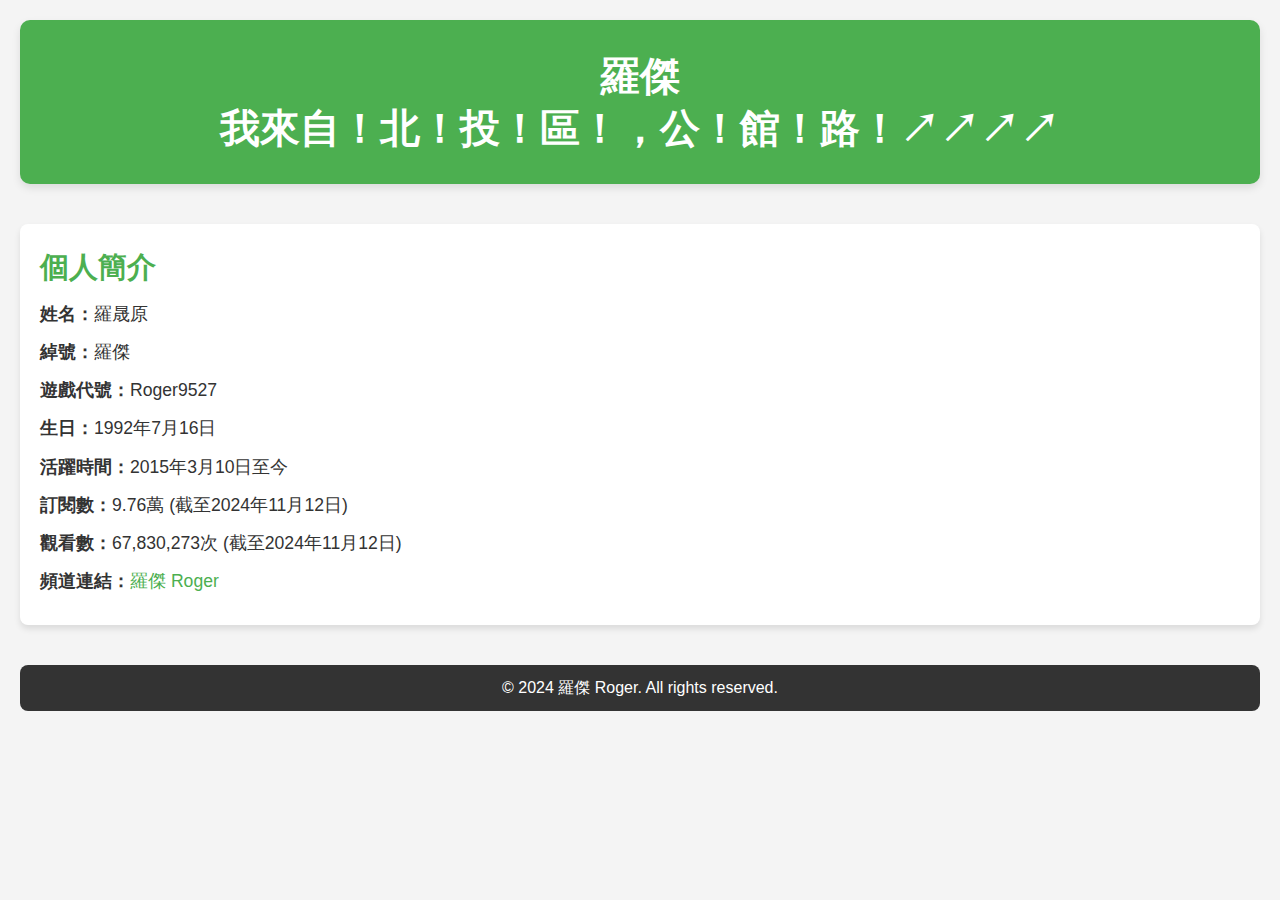
==== index.html @ 3ee03300 "Update index.html" ====
<!DOCTYPE html>
<html lang="zh-Hant">
<head>
    <meta charset="UTF-8">
    <meta name="viewport" content="width=device-width, initial-scale=1.0">
    <meta http-equiv="Content-Type" content="text/html; charset=UTF-8">
    <title>羅傑 Roger</title>
    <link rel="stylesheet" href="styles.css">
</head>
<body>
    <!-- Header Section -->
    <header>
        <h1 class="header-title">羅傑<br>我來自！北！投！區！，公！館！路！↗↗↗↗</h1>
    </header>

    <main>
        <!-- Profile Section -->
        <section class="profile">
            <h2>個人簡介</h2>
            <div class="infobox">
                <p><strong>姓名：</strong>羅晟原</p>
                <p><strong>綽號：</strong>羅傑</p>
                <p><strong>遊戲代號：</strong>Roger9527</p>
                <p><strong>生日：</strong>1992年7月16日</p>
                <p><strong>活躍時間：</strong>2015年3月10日至今</p>
                <p><strong>訂閱數：</strong>9.76萬 (截至2024年11月12日)</p>
                <p><strong>觀看數：</strong>67,830,273次 (截至2024年11月12日)</p>
                <p><strong>頻道連結：</strong><a href="https://www.youtube.com/channel/UCiEm9noegBIb-AzjqpxKffA/">羅傑 Roger</a></p>
            </div>
        </section>

        <!-- Other Sections -->

    </main>

    <!-- Footer Section -->
    <footer>
        <p>&copy; 2024 羅傑 Roger. All rights reserved.</p>
    </footer>
</body>
</html>
---- styles.css ----
/* General Reset */
* {
    margin: 0;
    padding: 0;
    box-sizing: border-box;
}

/* Body and Background */
body {
    font-family: 'Arial', sans-serif;
    line-height: 1.6;
    background-color: #f4f4f4;
    color: #333;
    padding: 20px;
}

/* Header Section */
header {
    text-align: center;
    background-color: #4CAF50;
    color: white;
    padding: 30px;
    border-radius: 10px;
    box-shadow: 0 4px 8px rgba(0, 0, 0, 0.1);
}

header h1 {
    font-size: 2.5em;
    line-height: 1.3;
}

/* Main Section */
main {
    margin-top: 40px;
}

/* Profile Section */
.profile {
    background-color: #ffffff;
    padding: 20px;
    border-radius: 8px;
    box-shadow: 0 4px 6px rgba(0, 0, 0, 0.1);
    margin-bottom: 30px;
}

.profile h2 {
    font-size: 1.8em;
    color: #4CAF50;
    margin-bottom: 10px;
}

.infobox p {
    margin: 10px 0;
    font-size: 1.1em;
}

.infobox strong {
    color: #333;
}

/* Image Gallery Section */
.image-gallery {
    margin-bottom: 30px;
}

.image-gallery h2 {
    font-size: 1.8em;
    color: #4CAF50;
    margin-bottom: 15px;
}

.images {
    display: flex;
    justify-content: space-between;
    gap: 10px;
}

.images img {
    width: 48%;
    height: auto;
    border-radius: 8px;
    box-shadow: 0 4px 8px rgba(0, 0, 0, 0.1);
}

/* Bio Section */
.bio {
    background-color: #ffffff;
    padding: 20px;
    border-radius: 8px;
    box-shadow: 0 4px 6px rgba(0, 0, 0, 0.1);
}

.bio h2 {
    font-size: 1.8em;
    color: #4CAF50;
    margin-bottom: 10px;
}

.bio p {
    font-size: 1.1em;
    margin-bottom: 15px;
    line-height: 1.8;
}

/* Blockquote */
blockquote {
    font-style: italic;
    font-size: 1.2em;
    margin: 20px 0;
    padding: 10px 20px;
    background-color: #f0f0f0;
    border-left: 5px solid #4CAF50;
}

/* Unordered List */
ul {
    margin-top: 20px;
    margin-left: 20px;
}

ul li {
    font-size: 1.1em;
    margin-bottom: 10px;
}

/* Footer Section */
footer {
    background-color: #333;
    color: white;
    text-align: center;
    padding: 10px 0;
    margin-top: 40px;
    border-radius: 8px;
}

footer p {
    font-size: 1em;
}

/* Link Styling */
a {
    color: #4CAF50;
    text-decoration: none;
}

a:hover {
    text-decoration: underline;
}

/* Responsive Design */
@media (max-width: 768px) {
    .images {
        flex-direction: column;
    }

    .images img {
        width: 100%;
    }
}
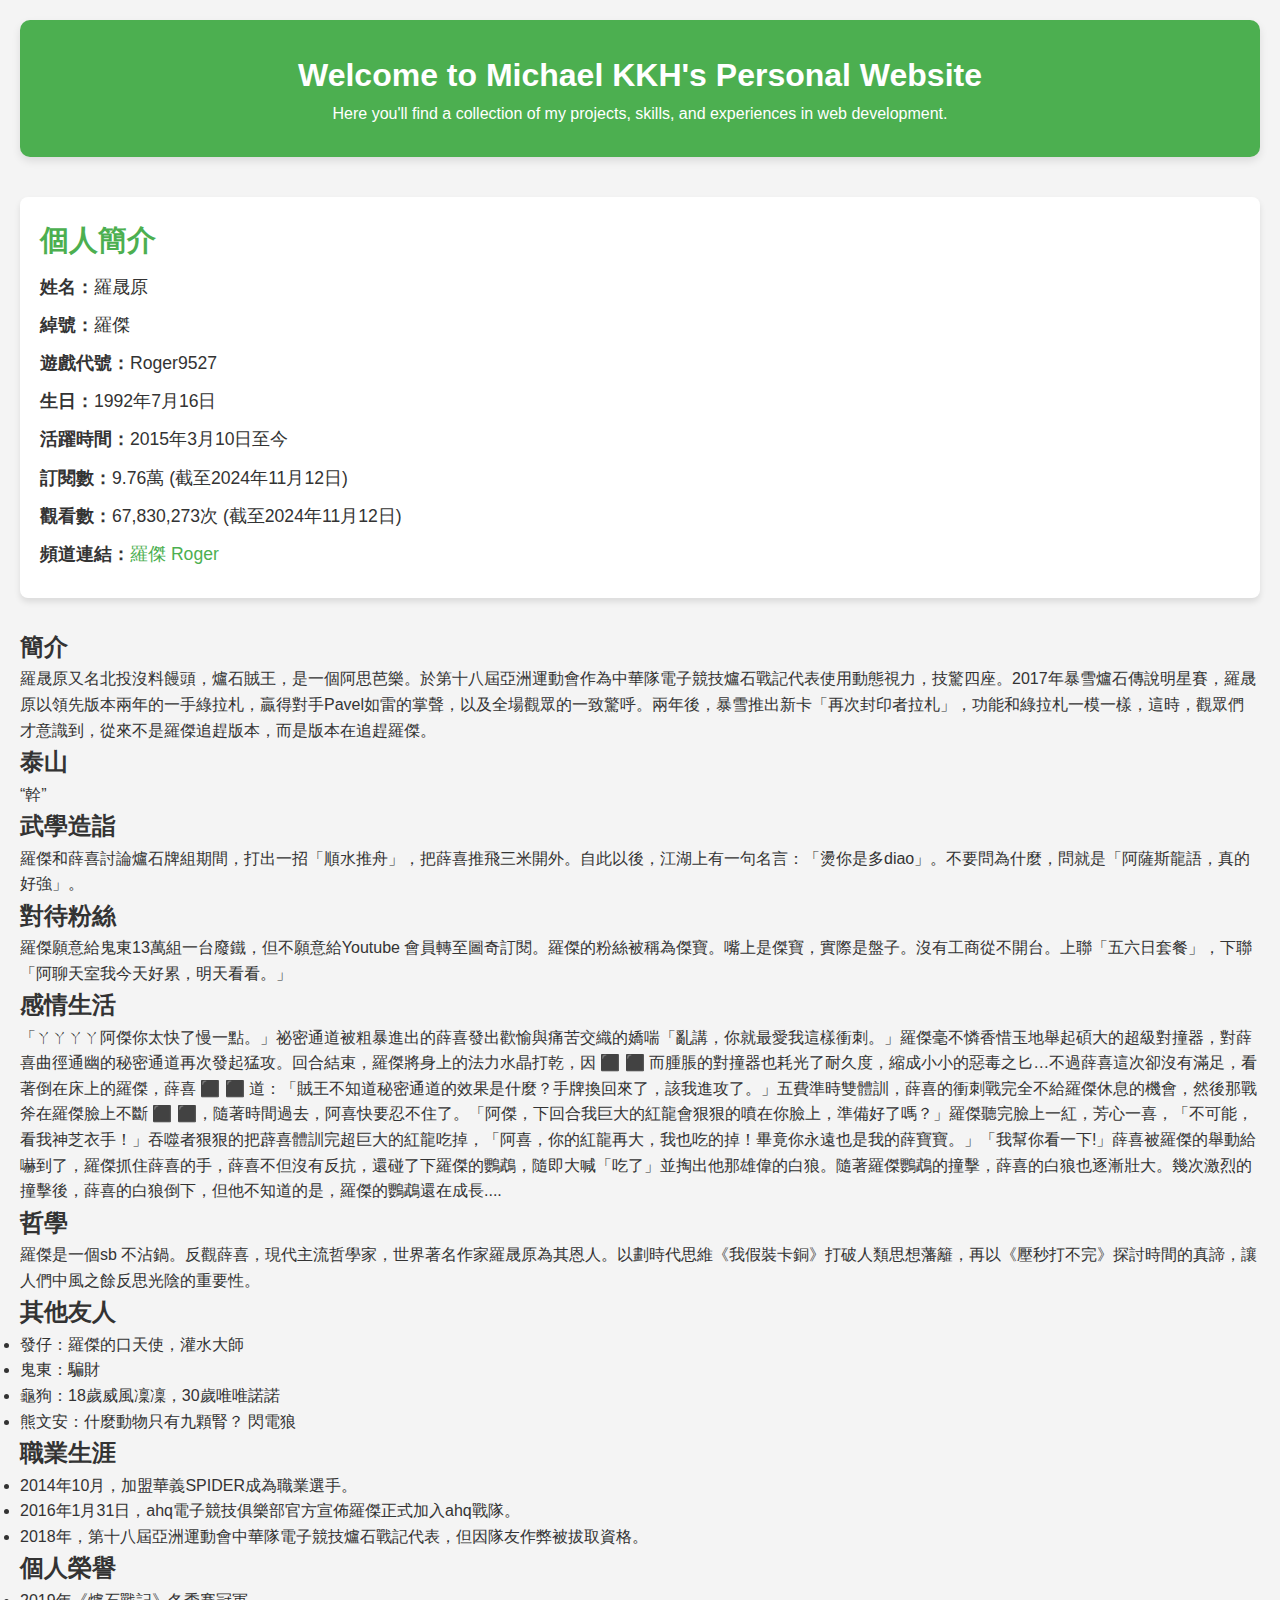
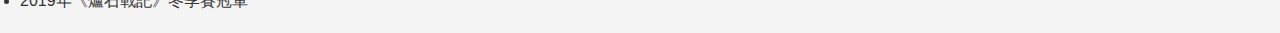
==== commit ed70e6d6: "Update index.html" ====
--- a/index.html
+++ b/index.html
@@ -3,16 +3,29 @@
 <head>
     <meta charset="UTF-8">
     <meta name="viewport" content="width=device-width, initial-scale=1.0">
-    <meta http-equiv="Content-Type" content="text/html; charset=UTF-8">
-    <title>羅傑 Roger</title>
+    
+    <!-- SEO Meta Tags -->
+    <meta name="description" content="羅傑">
+    <meta name="keywords" content="羅晟原羅傑爐石賊王">
+    <meta name="author" content="Michael KKH">
+    <meta name="robots" content="index, follow"> <!-- Tells Google to index and follow links -->
+    
+    <!-- Google Site Verification for Search Console -->
+    <meta name="google-site-verification" content="MfJyhYQBd9zjp9d4GKV1onrh7M7_aYd-p9s6-77lyY4" />
+    
+    <title>Michael KKH - Personal Website</title>
+
+    <!-- Link to your external stylesheets if you have one -->
     <link rel="stylesheet" href="styles.css">
 </head>
 <body>
     <!-- Header Section -->
     <header>
-        <h1 class="header-title">羅傑<br>我來自！北！投！區！，公！館！路！↗↗↗↗</h1>
+        <h1>Welcome to Michael KKH's Personal Website</h1>
+        <p>Here you'll find a collection of my projects, skills, and experiences in web development.</p>
     </header>
 
+    <!-- Main Content Section -->
     <main>
         <!-- Profile Section -->
         <section class="profile">
@@ -29,13 +42,42 @@
             </div>
         </section>
 
-        <!-- Other Sections -->
+        <!-- Bio Section -->
+        <section class="bio">
+            <h2>簡介</h2>
+            <p>羅晟原又名北投沒料饅頭，爐石賊王，是一個阿思芭樂。於第十八屆亞洲運動會作為中華隊電子競技爐石戰記代表使用動態視力，技驚四座。2017年暴雪爐石傳說明星賽，羅晟原以領先版本兩年的一手綠拉札，贏得對手Pavel如雷的掌聲，以及全場觀眾的一致驚呼。兩年後，暴雪推出新卡「再次封印者拉札」，功能和綠拉札一模一樣，這時，觀眾們才意識到，從來不是羅傑追趕版本，而是版本在追趕羅傑。</p>
 
-    </main>
+            <h2>泰山</h2>
+            <blockquote>“幹”</blockquote>
 
-    <!-- Footer Section -->
-    <footer>
-        <p>&copy; 2024 羅傑 Roger. All rights reserved.</p>
-    </footer>
-</body>
-</html>
+            <h2>武學造詣</h2>
+            <p>羅傑和薛喜討論爐石牌組期間，打出一招「順水推舟」，把薛喜推飛三米開外。自此以後，江湖上有一句名言：「燙你是多diao」。不要問為什麼，問就是「阿薩斯龍語，真的好強」。</p>
+
+            <h2>對待粉絲</h2>
+            <p>羅傑願意給鬼東13萬組一台廢鐵，但不願意給Youtube 會員轉至圖奇訂閱。羅傑的粉絲被稱為傑寶。嘴上是傑寶，實際是盤子。沒有工商從不開台。上聯「五六日套餐」，下聯「阿聊天室我今天好累，明天看看。」</p>
+
+            <h2>感情生活</h2>
+            <p>「ㄚㄚㄚㄚ阿傑你太快了慢一點。」祕密通道被粗暴進出的薛喜發出歡愉與痛苦交織的嬌喘「亂講，你就最愛我這樣衝刺。」羅傑毫不憐香惜玉地舉起碩大的超級對撞器，對薛喜曲徑通幽的秘密通道再次發起猛攻。回合結束，羅傑將身上的法力水晶打乾，因 <span style="color: black;">⬛️</span> <span style="color: black;">⬛️</span> 而腫脹的對撞器也耗光了耐久度，縮成小小的惡毒之匕…不過薛喜這次卻沒有滿足，看著倒在床上的羅傑，薛喜 <span style="color: black;">⬛️</span> <span style="color: black;">⬛️</span> 道：「賊王不知道秘密通道的效果是什麼？手牌換回來了，該我進攻了。」五費準時雙體訓，薛喜的衝刺戰完全不給羅傑休息的機會，然後那戰斧在羅傑臉上不斷 <span style="color: black;">⬛️</span> <span style="color: black;">⬛️</span>，隨著時間過去，阿喜快要忍不住了。「阿傑，下回合我巨大的紅龍會狠狠的噴在你臉上，準備好了嗎？」羅傑聽完臉上一紅，芳心一喜，「不可能，看我神芝衣手！」吞噬者狠狠的把薜喜體訓完超巨大的紅龍吃掉，「阿喜，你的紅龍再大，我也吃的掉！畢竟你永遠也是我的薛寶寶。」「我幫你看一下!」薛喜被羅傑的舉動給嚇到了，羅傑抓住薛喜的手，薛喜不但沒有反抗，還碰了下羅傑的鸚鵡，隨即大喊「吃了」並掏出他那雄偉的白狼。隨著羅傑鸚鵡的撞擊，薛喜的白狼也逐漸壯大。幾次激烈的撞擊後，薛喜的白狼倒下，但他不知道的是，羅傑的鸚鵡還在成長....</p>
+
+            <h2>哲學</h2>
+            <p>羅傑是一個sb 不沾鍋。反觀薛喜，現代主流哲學家，世界著名作家羅晟原為其恩人。以劃時代思維《我假裝卡銅》打破人類思想藩籬，再以《壓秒打不完》探討時間的真諦，讓人們中風之餘反思光陰的重要性。</p>
+
+            <h2>其他友人</h2>
+            <ul>
+                <li>發仔：羅傑的口天使，灌水大師</li>
+                <li>鬼東：騙財</li>
+                <li>龜狗：18歲威風凜凜，30歲唯唯諾諾</li>
+                <li>熊文安：什麼動物只有九顆腎？ 閃電狼</li>
+            </ul>
+
+            <h2>職業生涯</h2>
+            <ul>
+                <li>2014年10月，加盟華義SPIDER成為職業選手。</li>
+                <li>2016年1月31日，ahq電子競技俱樂部官方宣佈羅傑正式加入ahq戰隊。</li>
+                <li>2018年，第十八屆亞洲運動會中華隊電子競技爐石戰記代表，但因隊友作弊被拔取資格。</li>
+            </ul>
+
+            <h2>個人榮譽</h2>
+            <ul>
+                <li>2019年《爐石戰記》冬季賽冠軍</li>
+            </ul>
--- a/styles.css
+++ b/styles.css
@@ -1,4 +1,4 @@
-/* General Reset */
+ /* General Reset */
 * {
     margin: 0;
     padding: 0;
@@ -24,8 +24,9 @@
     box-shadow: 0 4px 8px rgba(0, 0, 0, 0.1);
 }
 
-header h1 {
-    font-size: 2.5em;
+/* Larger Header Title */
+.header-title {
+    font-size: 3.5em; /* Larger font size for the header */
     line-height: 1.3;
 }
 
@@ -56,71 +57,6 @@
 
 .infobox strong {
     color: #333;
-}
-
-/* Image Gallery Section */
-.image-gallery {
-    margin-bottom: 30px;
-}
-
-.image-gallery h2 {
-    font-size: 1.8em;
-    color: #4CAF50;
-    margin-bottom: 15px;
-}
-
-.images {
-    display: flex;
-    justify-content: space-between;
-    gap: 10px;
-}
-
-.images img {
-    width: 48%;
-    height: auto;
-    border-radius: 8px;
-    box-shadow: 0 4px 8px rgba(0, 0, 0, 0.1);
-}
-
-/* Bio Section */
-.bio {
-    background-color: #ffffff;
-    padding: 20px;
-    border-radius: 8px;
-    box-shadow: 0 4px 6px rgba(0, 0, 0, 0.1);
-}
-
-.bio h2 {
-    font-size: 1.8em;
-    color: #4CAF50;
-    margin-bottom: 10px;
-}
-
-.bio p {
-    font-size: 1.1em;
-    margin-bottom: 15px;
-    line-height: 1.8;
-}
-
-/* Blockquote */
-blockquote {
-    font-style: italic;
-    font-size: 1.2em;
-    margin: 20px 0;
-    padding: 10px 20px;
-    background-color: #f0f0f0;
-    border-left: 5px solid #4CAF50;
-}
-
-/* Unordered List */
-ul {
-    margin-top: 20px;
-    margin-left: 20px;
-}
-
-ul li {
-    font-size: 1.1em;
-    margin-bottom: 10px;
 }
 
 /* Footer Section */
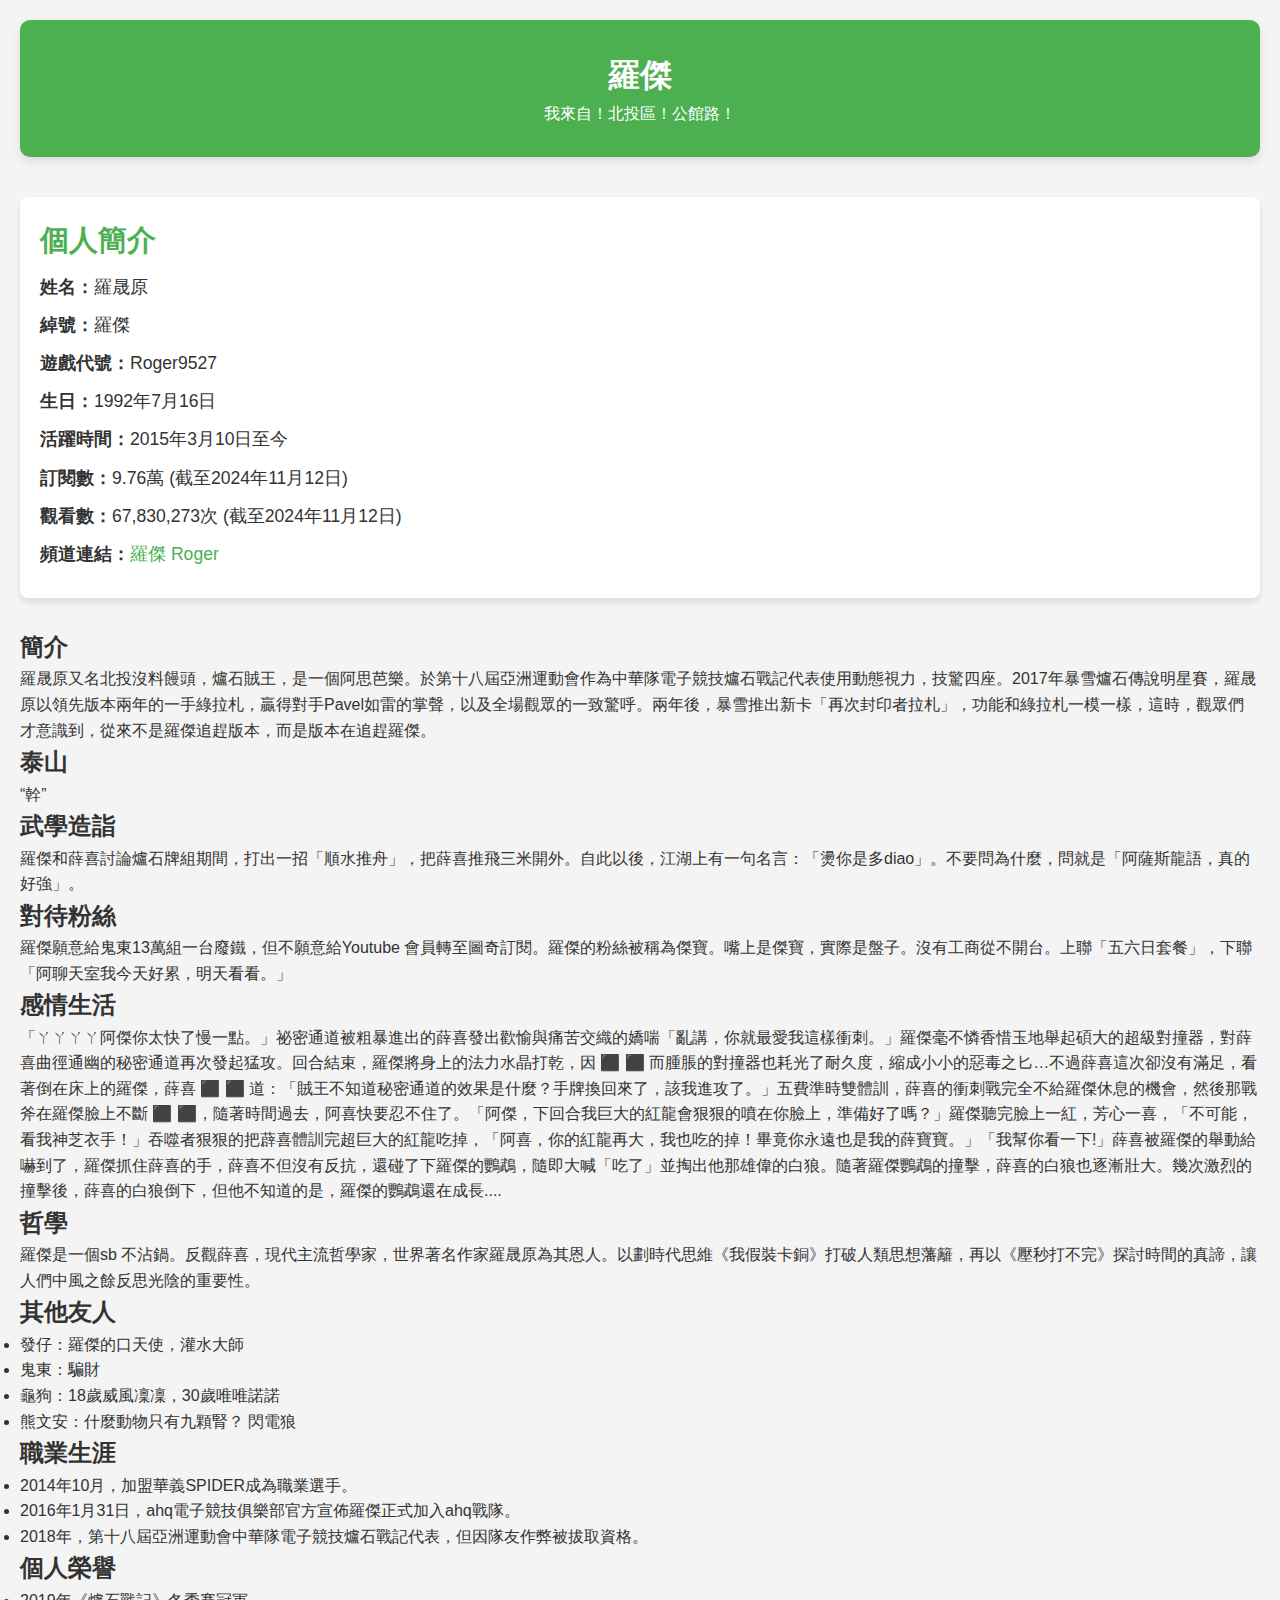
==== commit 6a0f8b1b: "Update index.html" ====
--- a/index.html
+++ b/index.html
@@ -13,7 +13,7 @@
     <!-- Google Site Verification for Search Console -->
     <meta name="google-site-verification" content="MfJyhYQBd9zjp9d4GKV1onrh7M7_aYd-p9s6-77lyY4" />
     
-    <title>Michael KKH - Personal Website</title>
+    <title>羅傑</title>
 
     <!-- Link to your external stylesheets if you have one -->
     <link rel="stylesheet" href="styles.css">
@@ -21,8 +21,8 @@
 <body>
     <!-- Header Section -->
     <header>
-        <h1>Welcome to Michael KKH's Personal Website</h1>
-        <p>Here you'll find a collection of my projects, skills, and experiences in web development.</p>
+        <h1>羅傑</h1>
+        <p>我來自！北投區！公館路！</p>
     </header>
 
     <!-- Main Content Section -->
--- a/styles.css
+++ b/styles.css
@@ -1,8 +1,14 @@
- /* General Reset */
+/* General Reset */
 * {
     margin: 0;
     padding: 0;
     box-sizing: border-box;
+}
+
+/* Ensure full height and no overflow issues */
+html, body {
+    height: 100%;
+    min-height: 100%;
 }
 
 /* Body and Background */
@@ -12,6 +18,7 @@
     background-color: #f4f4f4;
     color: #333;
     padding: 20px;
+    margin-bottom: 50px; /* Ensure space for footer */
 }
 
 /* Header Section */
@@ -33,6 +40,7 @@
 /* Main Section */
 main {
     margin-top: 40px;
+    flex-grow: 1; /* Ensure main content stretches to fill available space */
 }
 
 /* Profile Section */
@@ -67,6 +75,9 @@
     padding: 10px 0;
     margin-top: 40px;
     border-radius: 8px;
+    position: relative;
+    bottom: 0;
+    width: 100%; /* Ensure it spans full width */
 }
 
 footer p {
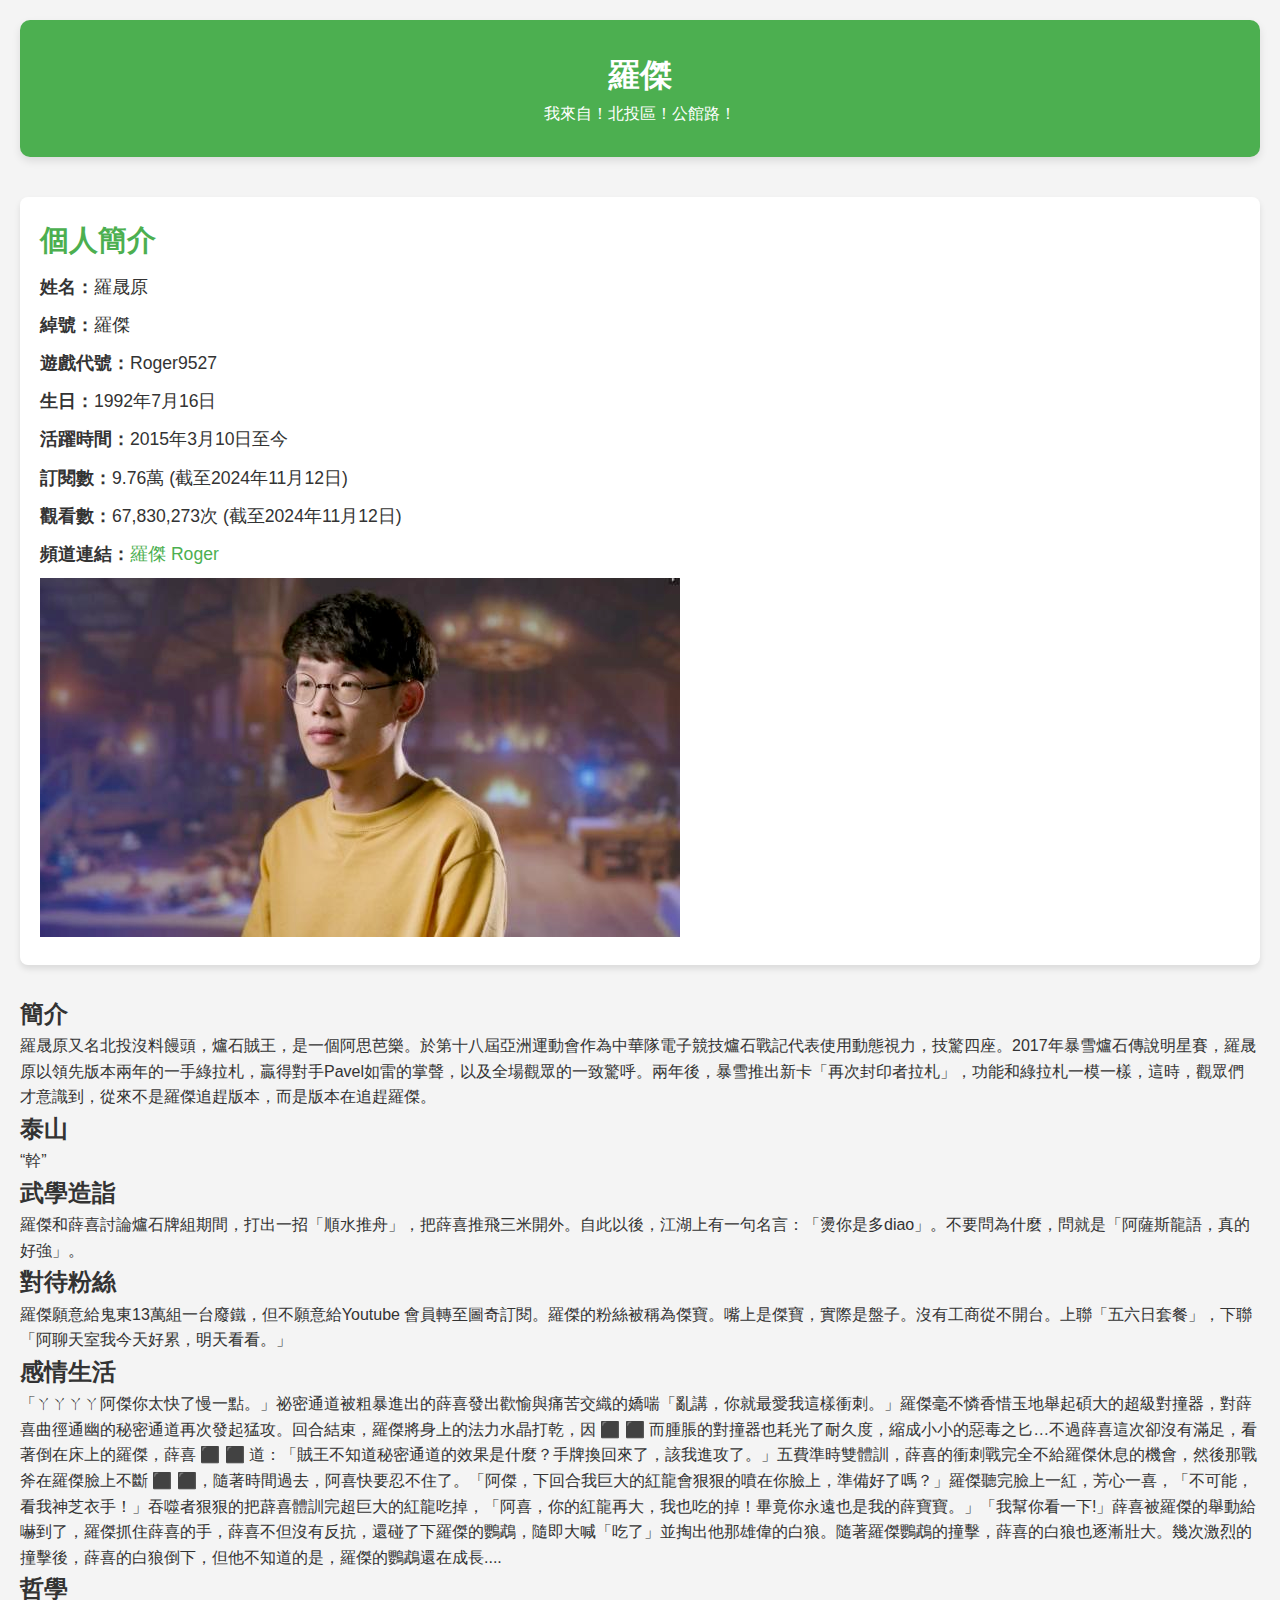
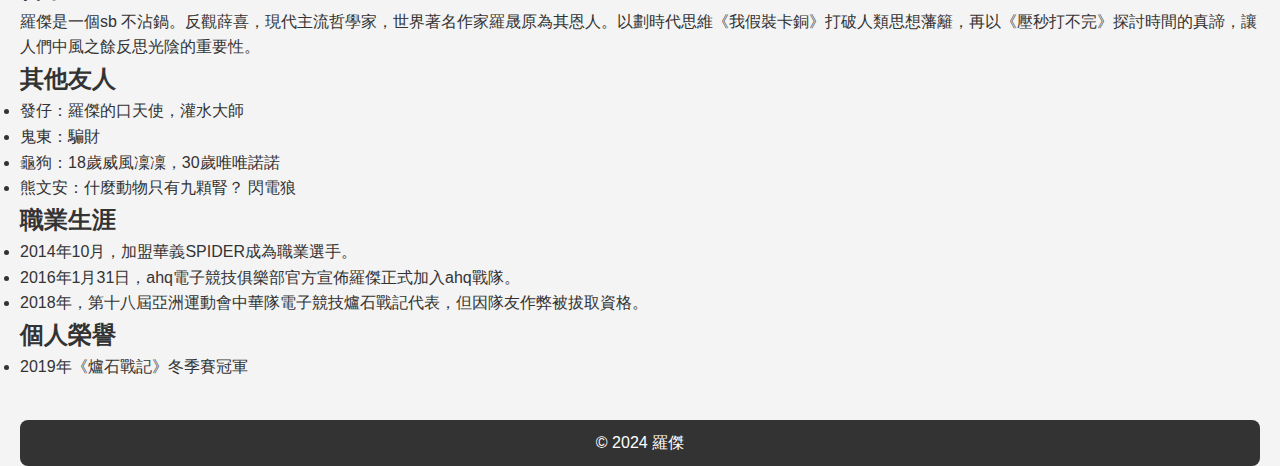
==== commit 930dc9b0: "Update index.html" ====
--- a/index.html
+++ b/index.html
@@ -6,7 +6,7 @@
     
     <!-- SEO Meta Tags -->
     <meta name="description" content="羅傑">
-    <meta name="keywords" content="羅晟原羅傑爐石賊王">
+    <meta name="keywords" content="羅晟原, 羅傑, 爐石賊王">
     <meta name="author" content="Michael KKH">
     <meta name="robots" content="index, follow"> <!-- Tells Google to index and follow links -->
     
@@ -15,7 +15,7 @@
     
     <title>羅傑</title>
 
-    <!-- Link to your external stylesheets if you have one -->
+    <!-- Link to your external stylesheets -->
     <link rel="stylesheet" href="styles.css">
 </head>
 <body>
@@ -40,6 +40,8 @@
                 <p><strong>觀看數：</strong>67,830,273次 (截至2024年11月12日)</p>
                 <p><strong>頻道連結：</strong><a href="https://www.youtube.com/channel/UCiEm9noegBIb-AzjqpxKffA/">羅傑 Roger</a></p>
             </div>
+            <!-- Add your image here -->
+            <img src="f88c234e0a31c08bcc6e302b4c3c8fc3.jpeg" alt="羅傑 Profile Image">
         </section>
 
         <!-- Bio Section -->
@@ -81,3 +83,12 @@
             <ul>
                 <li>2019年《爐石戰記》冬季賽冠軍</li>
             </ul>
+        </section>
+    </main>
+
+    <!-- Footer Section -->
+    <footer>
+        <p>&copy; 2024 羅傑</p>
+    </footer>
+</body>
+</html>
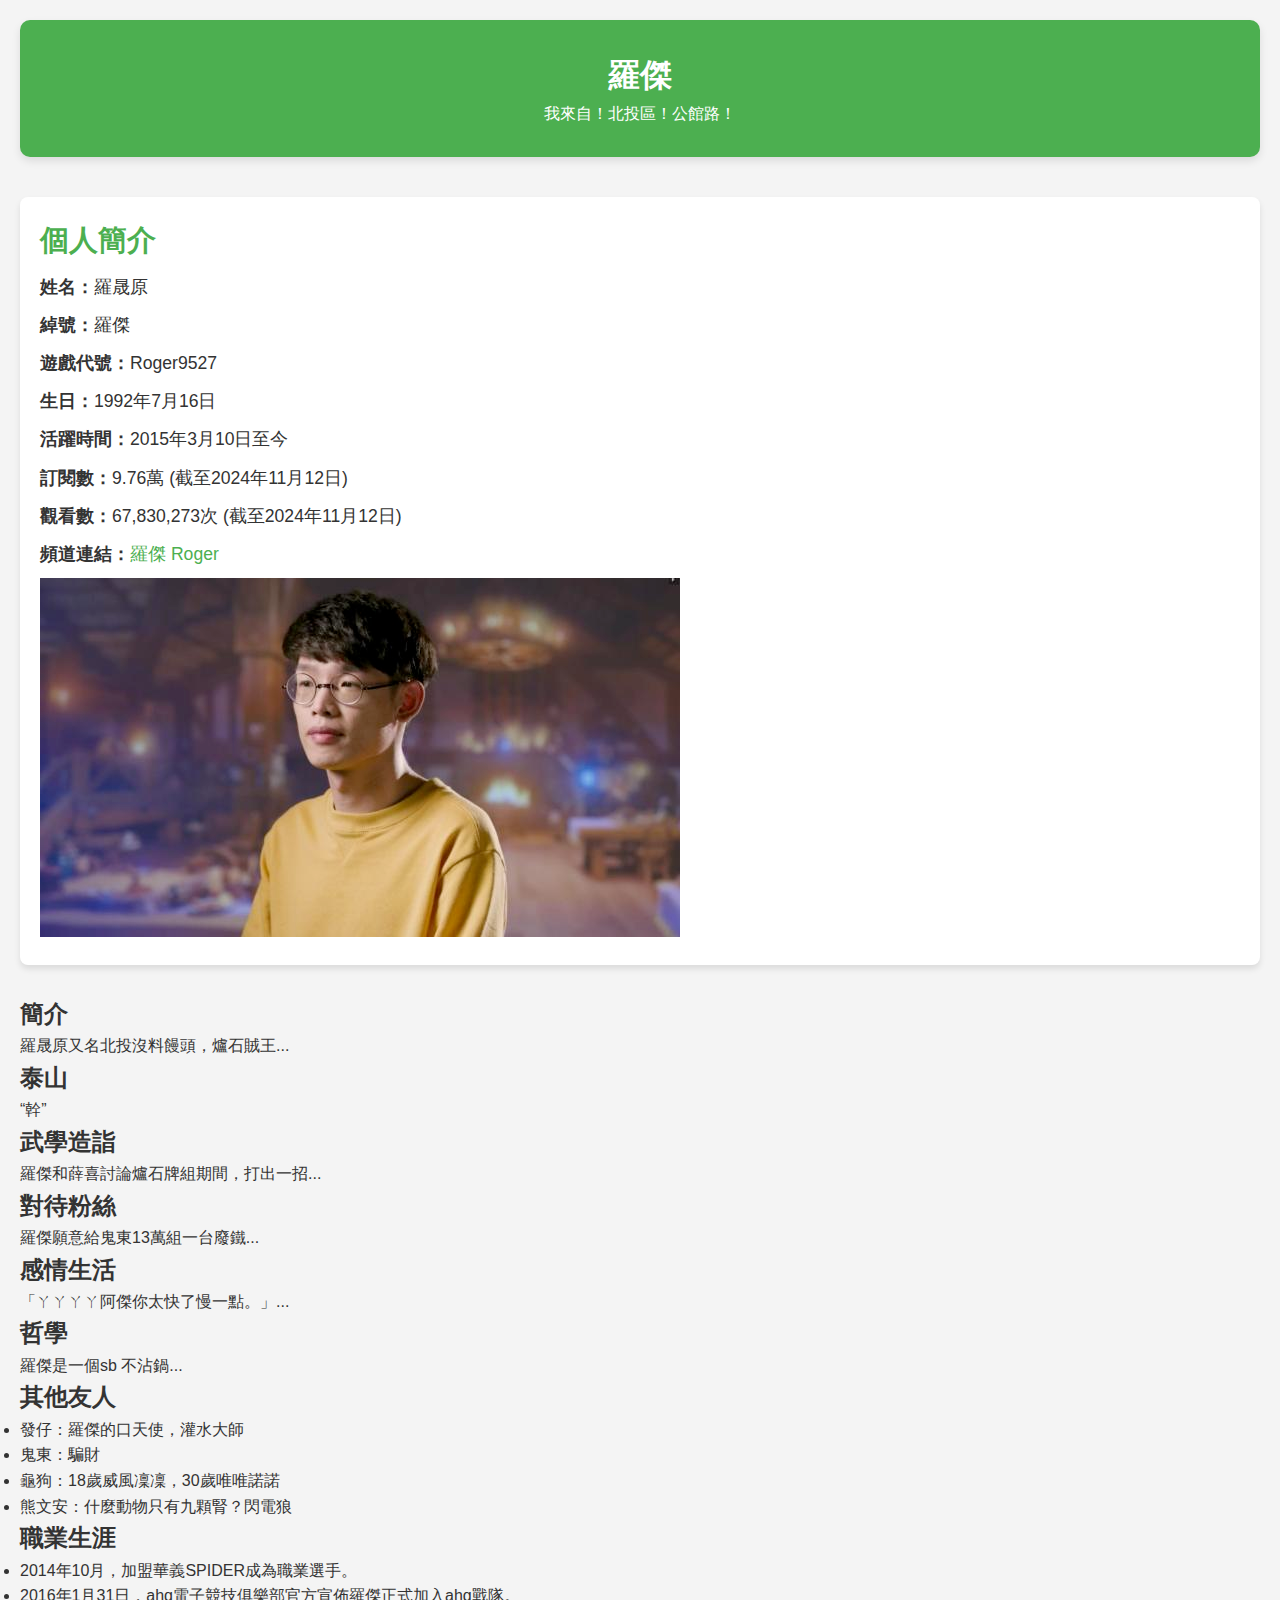
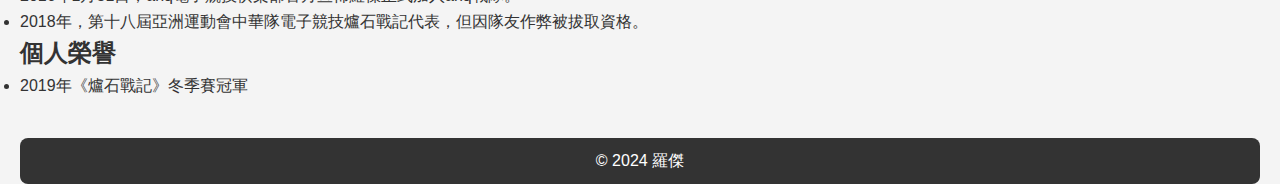
==== commit f264a1cd: "Update index.html" ====
--- a/index.html
+++ b/index.html
@@ -15,7 +15,7 @@
     
     <title>羅傑</title>
 
-    <!-- Link to your external stylesheets -->
+    <!-- Link to your external stylesheet -->
     <link rel="stylesheet" href="styles.css">
 </head>
 <body>
@@ -47,29 +47,29 @@
         <!-- Bio Section -->
         <section class="bio">
             <h2>簡介</h2>
-            <p>羅晟原又名北投沒料饅頭，爐石賊王，是一個阿思芭樂。於第十八屆亞洲運動會作為中華隊電子競技爐石戰記代表使用動態視力，技驚四座。2017年暴雪爐石傳說明星賽，羅晟原以領先版本兩年的一手綠拉札，贏得對手Pavel如雷的掌聲，以及全場觀眾的一致驚呼。兩年後，暴雪推出新卡「再次封印者拉札」，功能和綠拉札一模一樣，這時，觀眾們才意識到，從來不是羅傑追趕版本，而是版本在追趕羅傑。</p>
+            <p>羅晟原又名北投沒料饅頭，爐石賊王...</p>
 
             <h2>泰山</h2>
             <blockquote>“幹”</blockquote>
 
             <h2>武學造詣</h2>
-            <p>羅傑和薛喜討論爐石牌組期間，打出一招「順水推舟」，把薛喜推飛三米開外。自此以後，江湖上有一句名言：「燙你是多diao」。不要問為什麼，問就是「阿薩斯龍語，真的好強」。</p>
+            <p>羅傑和薛喜討論爐石牌組期間，打出一招...</p>
 
             <h2>對待粉絲</h2>
-            <p>羅傑願意給鬼東13萬組一台廢鐵，但不願意給Youtube 會員轉至圖奇訂閱。羅傑的粉絲被稱為傑寶。嘴上是傑寶，實際是盤子。沒有工商從不開台。上聯「五六日套餐」，下聯「阿聊天室我今天好累，明天看看。」</p>
+            <p>羅傑願意給鬼東13萬組一台廢鐵...</p>
 
             <h2>感情生活</h2>
-            <p>「ㄚㄚㄚㄚ阿傑你太快了慢一點。」祕密通道被粗暴進出的薛喜發出歡愉與痛苦交織的嬌喘「亂講，你就最愛我這樣衝刺。」羅傑毫不憐香惜玉地舉起碩大的超級對撞器，對薛喜曲徑通幽的秘密通道再次發起猛攻。回合結束，羅傑將身上的法力水晶打乾，因 <span style="color: black;">⬛️</span> <span style="color: black;">⬛️</span> 而腫脹的對撞器也耗光了耐久度，縮成小小的惡毒之匕…不過薛喜這次卻沒有滿足，看著倒在床上的羅傑，薛喜 <span style="color: black;">⬛️</span> <span style="color: black;">⬛️</span> 道：「賊王不知道秘密通道的效果是什麼？手牌換回來了，該我進攻了。」五費準時雙體訓，薛喜的衝刺戰完全不給羅傑休息的機會，然後那戰斧在羅傑臉上不斷 <span style="color: black;">⬛️</span> <span style="color: black;">⬛️</span>，隨著時間過去，阿喜快要忍不住了。「阿傑，下回合我巨大的紅龍會狠狠的噴在你臉上，準備好了嗎？」羅傑聽完臉上一紅，芳心一喜，「不可能，看我神芝衣手！」吞噬者狠狠的把薜喜體訓完超巨大的紅龍吃掉，「阿喜，你的紅龍再大，我也吃的掉！畢竟你永遠也是我的薛寶寶。」「我幫你看一下!」薛喜被羅傑的舉動給嚇到了，羅傑抓住薛喜的手，薛喜不但沒有反抗，還碰了下羅傑的鸚鵡，隨即大喊「吃了」並掏出他那雄偉的白狼。隨著羅傑鸚鵡的撞擊，薛喜的白狼也逐漸壯大。幾次激烈的撞擊後，薛喜的白狼倒下，但他不知道的是，羅傑的鸚鵡還在成長....</p>
+            <p>「ㄚㄚㄚㄚ阿傑你太快了慢一點。」...</p>
 
             <h2>哲學</h2>
-            <p>羅傑是一個sb 不沾鍋。反觀薛喜，現代主流哲學家，世界著名作家羅晟原為其恩人。以劃時代思維《我假裝卡銅》打破人類思想藩籬，再以《壓秒打不完》探討時間的真諦，讓人們中風之餘反思光陰的重要性。</p>
+            <p>羅傑是一個sb 不沾鍋...</p>
 
             <h2>其他友人</h2>
             <ul>
                 <li>發仔：羅傑的口天使，灌水大師</li>
                 <li>鬼東：騙財</li>
                 <li>龜狗：18歲威風凜凜，30歲唯唯諾諾</li>
-                <li>熊文安：什麼動物只有九顆腎？ 閃電狼</li>
+                <li>熊文安：什麼動物只有九顆腎？閃電狼</li>
             </ul>
 
             <h2>職業生涯</h2>
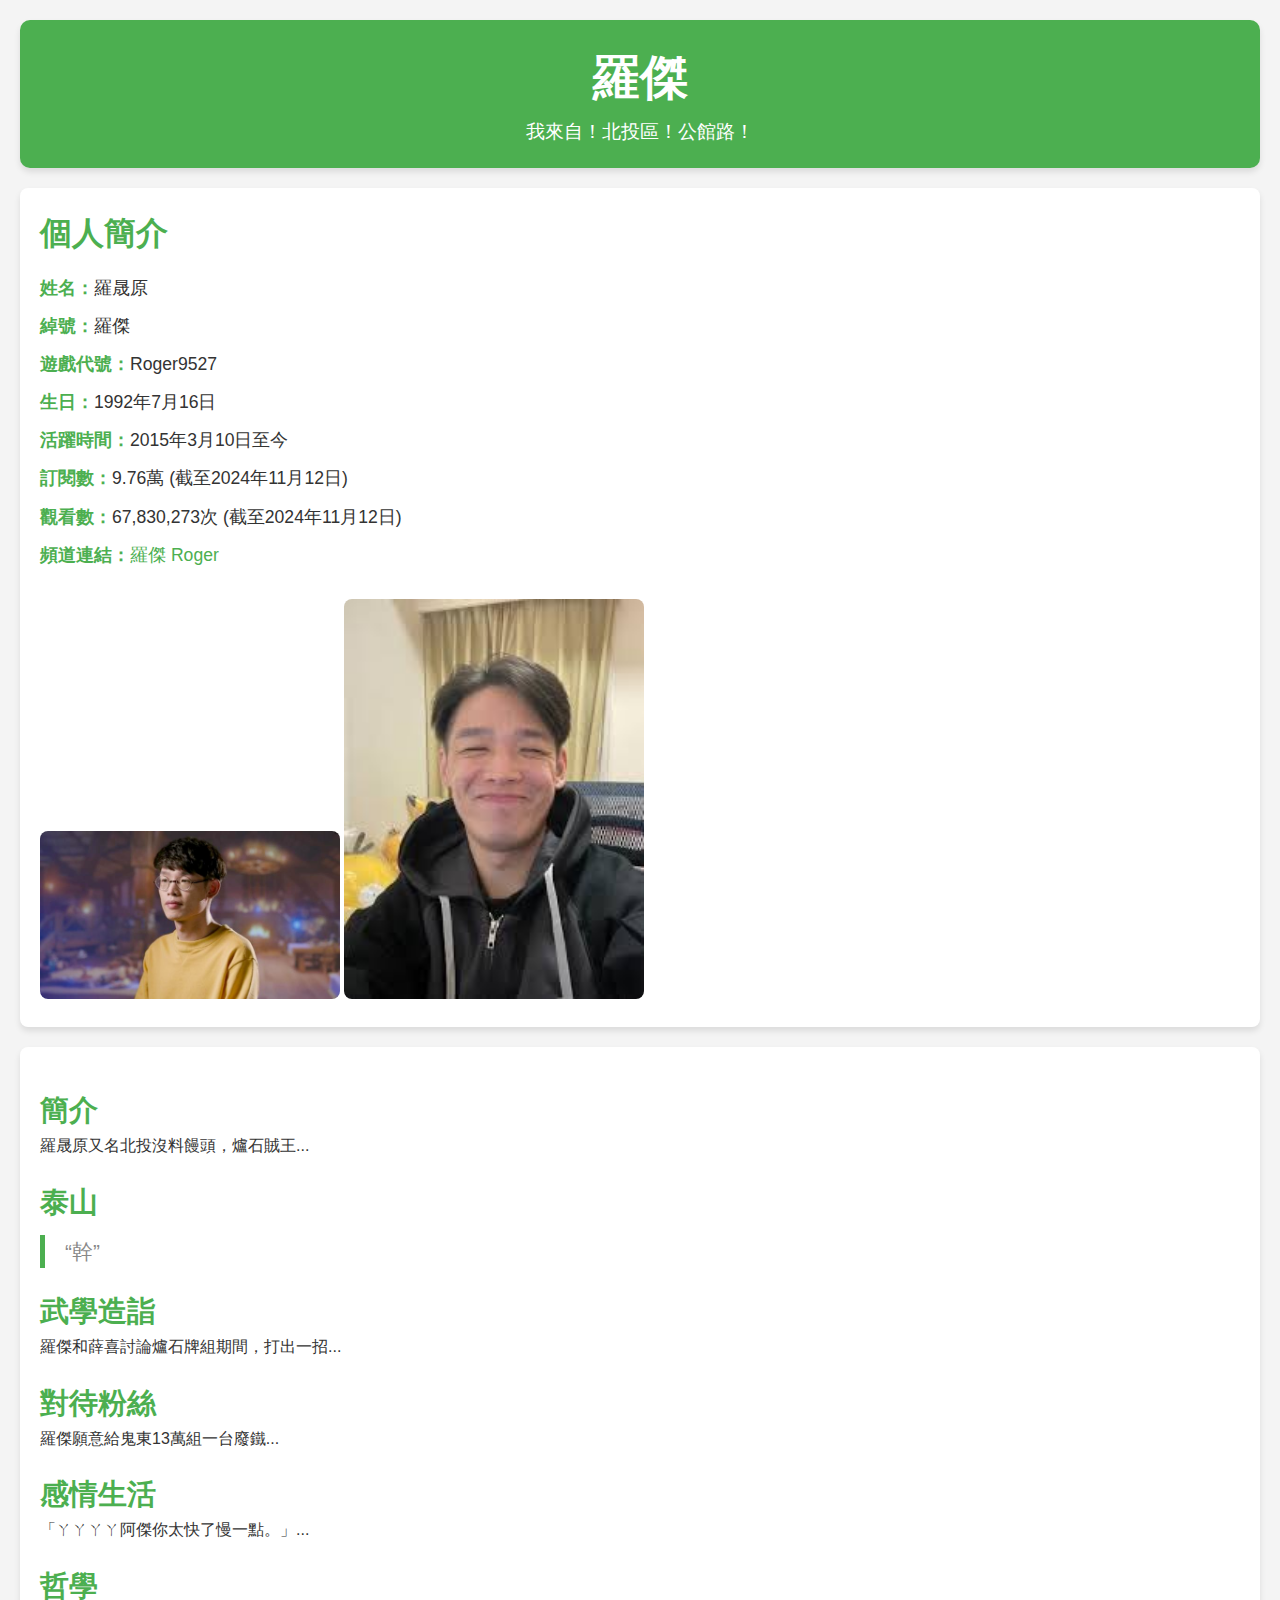
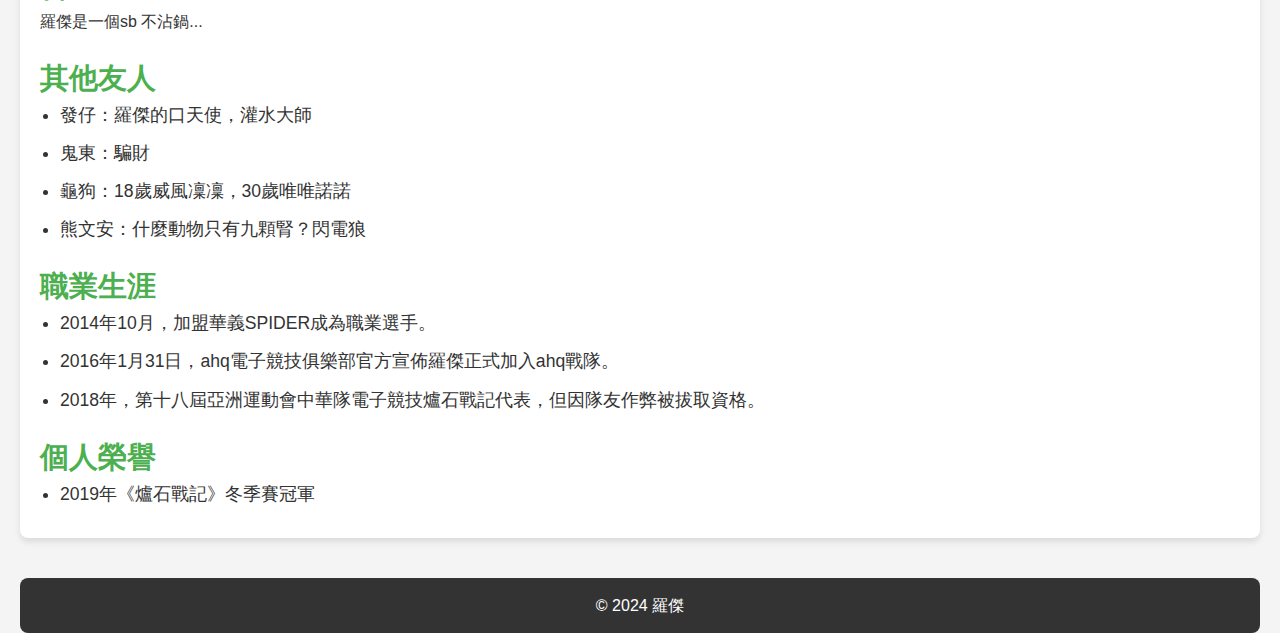
==== commit 185e940b: "Update index.html" ====
--- a/index.html
+++ b/index.html
@@ -42,6 +42,7 @@
             </div>
             <!-- Add your image here -->
             <img src="f88c234e0a31c08bcc6e302b4c3c8fc3.jpeg" alt="羅傑 Profile Image">
+            <img src="images.jpeg" alt="羅傑 Profile Image2">
         </section>
 
         <!-- Bio Section -->
--- a/styles.css
+++ b/styles.css
@@ -1,61 +1,56 @@
-/* General Reset */
+/* Resetting margins and padding for all elements */
 * {
     margin: 0;
     padding: 0;
     box-sizing: border-box;
 }
 
-/* Ensure full height and no overflow issues */
+/* Setting body and html height to full screen */
 html, body {
     height: 100%;
-    min-height: 100%;
+    font-family: 'Arial', sans-serif;
 }
 
-/* Body and Background */
+/* Body Styling */
 body {
-    font-family: 'Arial', sans-serif;
-    line-height: 1.6;
     background-color: #f4f4f4;
     color: #333;
+    line-height: 1.6;
     padding: 20px;
     margin-bottom: 50px; /* Ensure space for footer */
 }
 
-/* Header Section */
+/* Header Styling */
 header {
-    text-align: center;
     background-color: #4CAF50;
     color: white;
-    padding: 30px;
+    text-align: center;
+    padding: 20px;
     border-radius: 10px;
-    box-shadow: 0 4px 8px rgba(0, 0, 0, 0.1);
+    box-shadow: 0 4px 6px rgba(0, 0, 0, 0.1);
 }
 
-/* Larger Header Title */
-.header-title {
-    font-size: 3.5em; /* Larger font size for the header */
-    line-height: 1.3;
+header h1 {
+    font-size: 3em;
 }
 
-/* Main Section */
-main {
-    margin-top: 40px;
-    flex-grow: 1; /* Ensure main content stretches to fill available space */
+header p {
+    font-size: 1.2em;
 }
 
 /* Profile Section */
 .profile {
-    background-color: #ffffff;
+    background-color: white;
     padding: 20px;
+    margin: 20px 0;
     border-radius: 8px;
     box-shadow: 0 4px 6px rgba(0, 0, 0, 0.1);
-    margin-bottom: 30px;
 }
 
 .profile h2 {
-    font-size: 1.8em;
+    font-size: 2em;
     color: #4CAF50;
-    margin-bottom: 10px;
+    margin-bottom: 15px;
 }
 
 .infobox p {
@@ -64,7 +59,47 @@
 }
 
 .infobox strong {
-    color: #333;
+    color: #4CAF50;
+}
+
+.profile img {
+    width: 100%;
+    max-width: 300px;
+    border-radius: 8px;
+    margin-top: 20px;
+}
+
+/* Bio Section */
+.bio {
+    background-color: white;
+    padding: 20px;
+    margin: 20px 0;
+    border-radius: 8px;
+    box-shadow: 0 4px 6px rgba(0, 0, 0, 0.1);
+}
+
+.bio h2 {
+    font-size: 1.8em;
+    color: #4CAF50;
+    margin-top: 20px;
+}
+
+.bio blockquote {
+    font-size: 1.3em;
+    color: #888;
+    margin: 10px 0;
+    padding-left: 20px;
+    border-left: 5px solid #4CAF50;
+}
+
+/* List Styling */
+ul {
+    margin-left: 20px;
+    font-size: 1.1em;
+}
+
+ul li {
+    margin-bottom: 10px;
 }
 
 /* Footer Section */
@@ -72,16 +107,12 @@
     background-color: #333;
     color: white;
     text-align: center;
-    padding: 10px 0;
+    padding: 15px;
     margin-top: 40px;
     border-radius: 8px;
     position: relative;
     bottom: 0;
-    width: 100%; /* Ensure it spans full width */
-}
-
-footer p {
-    font-size: 1em;
+    width: 100%;
 }
 
 /* Link Styling */
@@ -94,13 +125,17 @@
     text-decoration: underline;
 }
 
-/* Responsive Design */
+/* Responsive Design for smaller screens */
 @media (max-width: 768px) {
-    .images {
-        flex-direction: column;
+    header h1 {
+        font-size: 2.5em;
     }
 
-    .images img {
-        width: 100%;
+    .profile img {
+        max-width: 100%;
+    }
+
+    .bio blockquote {
+        font-size: 1.1em;
     }
 }
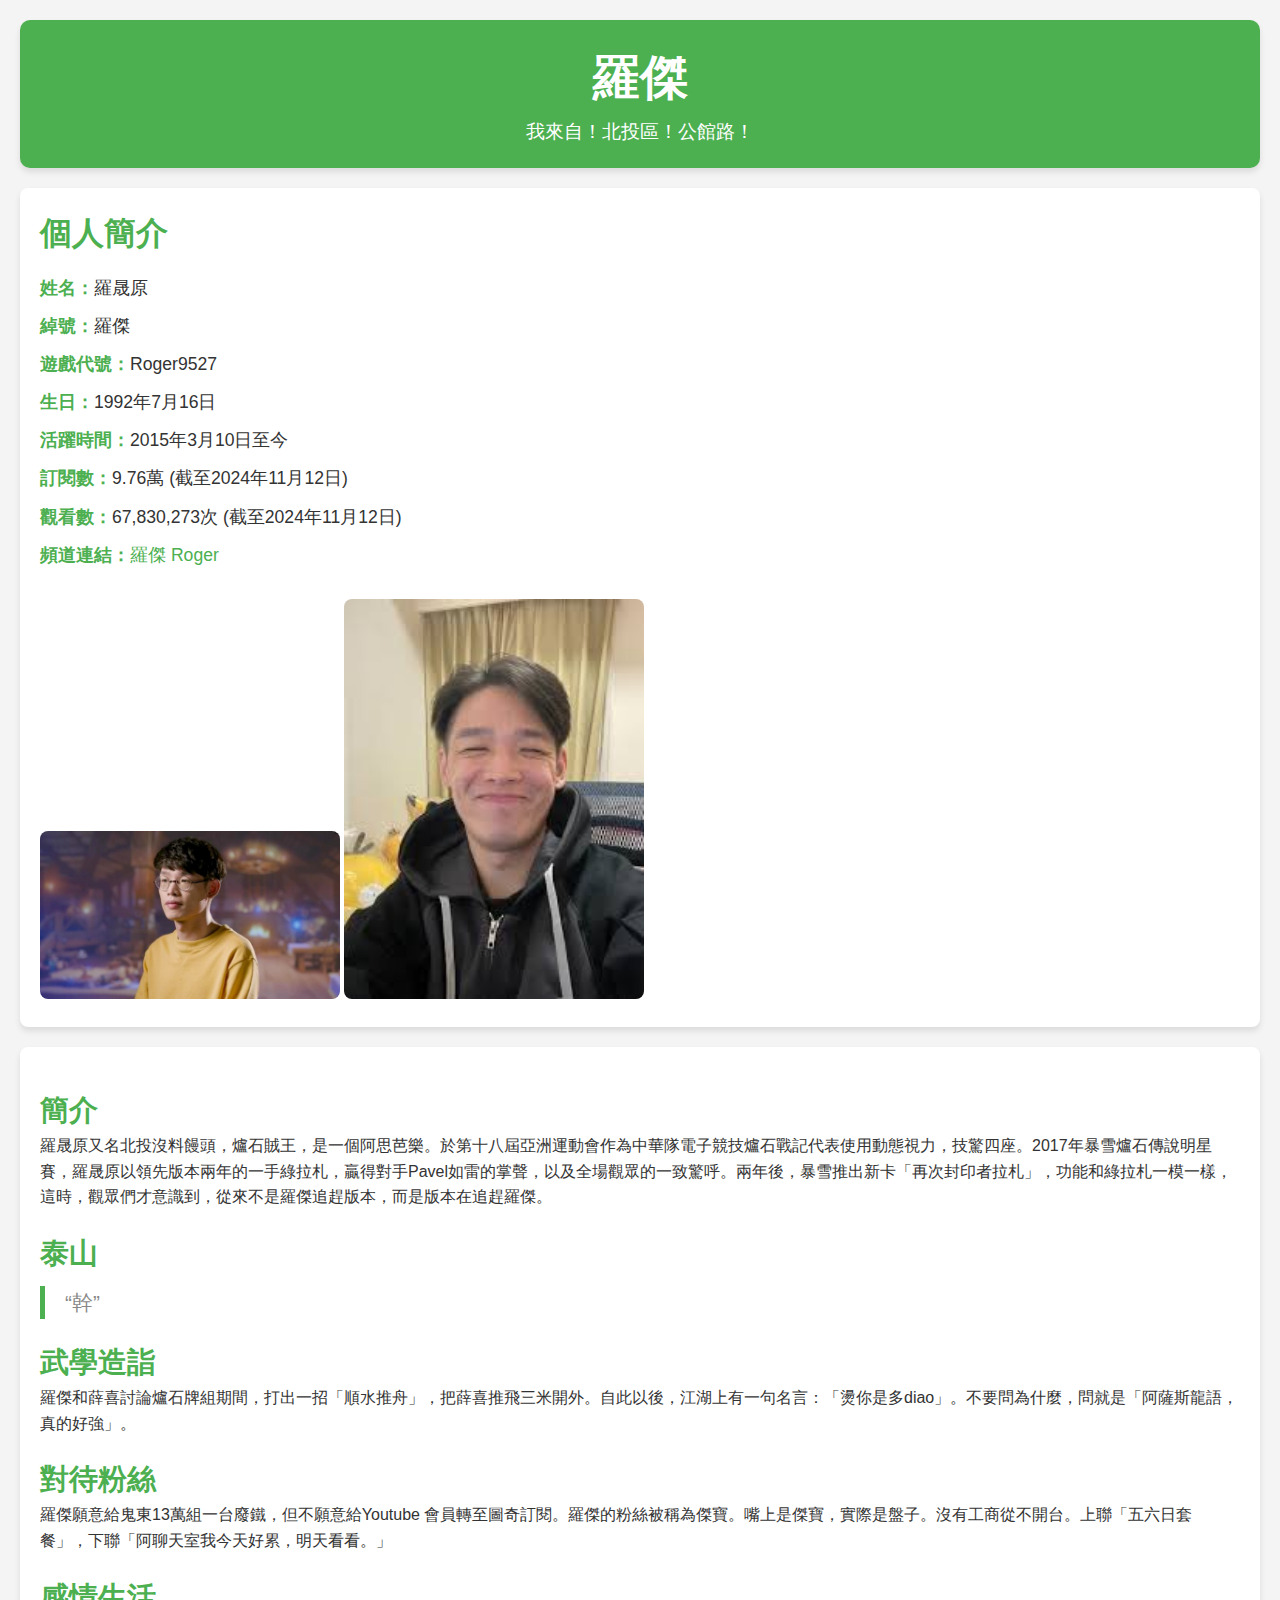
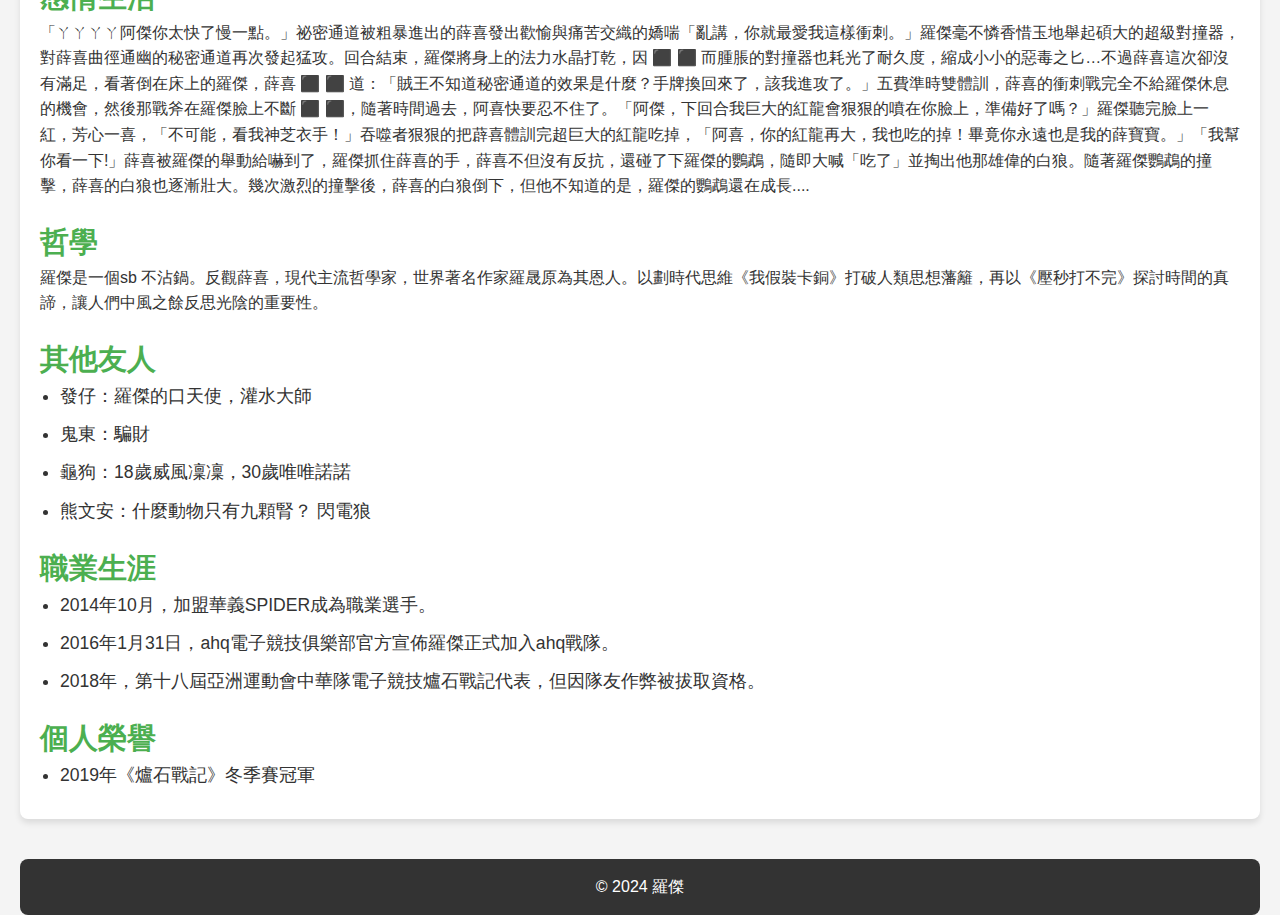
==== commit 073cf558: "Update index.html" ====
--- a/index.html
+++ b/index.html
@@ -40,37 +40,39 @@
                 <p><strong>觀看數：</strong>67,830,273次 (截至2024年11月12日)</p>
                 <p><strong>頻道連結：</strong><a href="https://www.youtube.com/channel/UCiEm9noegBIb-AzjqpxKffA/">羅傑 Roger</a></p>
             </div>
-            <!-- Add your image here -->
-            <img src="f88c234e0a31c08bcc6e302b4c3c8fc3.jpeg" alt="羅傑 Profile Image">
-            <img src="images.jpeg" alt="羅傑 Profile Image2">
+            <!-- Add your images here -->
+            <div class="images">
+                <img src="f88c234e0a31c08bcc6e302b4c3c8fc3.jpeg" alt="羅傑 Profile Image">
+                <img src="images.jpeg" alt="羅傑 Profile Image2">
+            </div>
         </section>
 
         <!-- Bio Section -->
         <section class="bio">
             <h2>簡介</h2>
-            <p>羅晟原又名北投沒料饅頭，爐石賊王...</p>
+            <p>羅晟原又名北投沒料饅頭，爐石賊王，是一個阿思芭樂。於第十八屆亞洲運動會作為中華隊電子競技爐石戰記代表使用動態視力，技驚四座。2017年暴雪爐石傳說明星賽，羅晟原以領先版本兩年的一手綠拉札，贏得對手Pavel如雷的掌聲，以及全場觀眾的一致驚呼。兩年後，暴雪推出新卡「再次封印者拉札」，功能和綠拉札一模一樣，這時，觀眾們才意識到，從來不是羅傑追趕版本，而是版本在追趕羅傑。</p>
 
             <h2>泰山</h2>
             <blockquote>“幹”</blockquote>
 
             <h2>武學造詣</h2>
-            <p>羅傑和薛喜討論爐石牌組期間，打出一招...</p>
+            <p>羅傑和薛喜討論爐石牌組期間，打出一招「順水推舟」，把薛喜推飛三米開外。自此以後，江湖上有一句名言：「燙你是多diao」。不要問為什麼，問就是「阿薩斯龍語，真的好強」。</p>
 
             <h2>對待粉絲</h2>
-            <p>羅傑願意給鬼東13萬組一台廢鐵...</p>
+            <p>羅傑願意給鬼東13萬組一台廢鐵，但不願意給Youtube 會員轉至圖奇訂閱。羅傑的粉絲被稱為傑寶。嘴上是傑寶，實際是盤子。沒有工商從不開台。上聯「五六日套餐」，下聯「阿聊天室我今天好累，明天看看。」</p>
 
             <h2>感情生活</h2>
-            <p>「ㄚㄚㄚㄚ阿傑你太快了慢一點。」...</p>
+            <p>「ㄚㄚㄚㄚ阿傑你太快了慢一點。」祕密通道被粗暴進出的薛喜發出歡愉與痛苦交織的嬌喘「亂講，你就最愛我這樣衝刺。」羅傑毫不憐香惜玉地舉起碩大的超級對撞器，對薛喜曲徑通幽的秘密通道再次發起猛攻。回合結束，羅傑將身上的法力水晶打乾，因 <span style="color: black;">⬛️</span> <span style="color: black;">⬛️</span> 而腫脹的對撞器也耗光了耐久度，縮成小小的惡毒之匕…不過薛喜這次卻沒有滿足，看著倒在床上的羅傑，薛喜 <span style="color: black;">⬛️</span> <span style="color: black;">⬛️</span> 道：「賊王不知道秘密通道的效果是什麼？手牌換回來了，該我進攻了。」五費準時雙體訓，薛喜的衝刺戰完全不給羅傑休息的機會，然後那戰斧在羅傑臉上不斷 <span style="color: black;">⬛️</span> <span style="color: black;">⬛️</span>，隨著時間過去，阿喜快要忍不住了。「阿傑，下回合我巨大的紅龍會狠狠的噴在你臉上，準備好了嗎？」羅傑聽完臉上一紅，芳心一喜，「不可能，看我神芝衣手！」吞噬者狠狠的把薜喜體訓完超巨大的紅龍吃掉，「阿喜，你的紅龍再大，我也吃的掉！畢竟你永遠也是我的薛寶寶。」「我幫你看一下!」薛喜被羅傑的舉動給嚇到了，羅傑抓住薛喜的手，薛喜不但沒有反抗，還碰了下羅傑的鸚鵡，隨即大喊「吃了」並掏出他那雄偉的白狼。隨著羅傑鸚鵡的撞擊，薛喜的白狼也逐漸壯大。幾次激烈的撞擊後，薛喜的白狼倒下，但他不知道的是，羅傑的鸚鵡還在成長....</p>
 
             <h2>哲學</h2>
-            <p>羅傑是一個sb 不沾鍋...</p>
+            <p>羅傑是一個sb 不沾鍋。反觀薛喜，現代主流哲學家，世界著名作家羅晟原為其恩人。以劃時代思維《我假裝卡銅》打破人類思想藩籬，再以《壓秒打不完》探討時間的真諦，讓人們中風之餘反思光陰的重要性。</p>
 
             <h2>其他友人</h2>
             <ul>
                 <li>發仔：羅傑的口天使，灌水大師</li>
                 <li>鬼東：騙財</li>
                 <li>龜狗：18歲威風凜凜，30歲唯唯諾諾</li>
-                <li>熊文安：什麼動物只有九顆腎？閃電狼</li>
+                <li>熊文安：什麼動物只有九顆腎？ 閃電狼</li>
             </ul>
 
             <h2>職業生涯</h2>
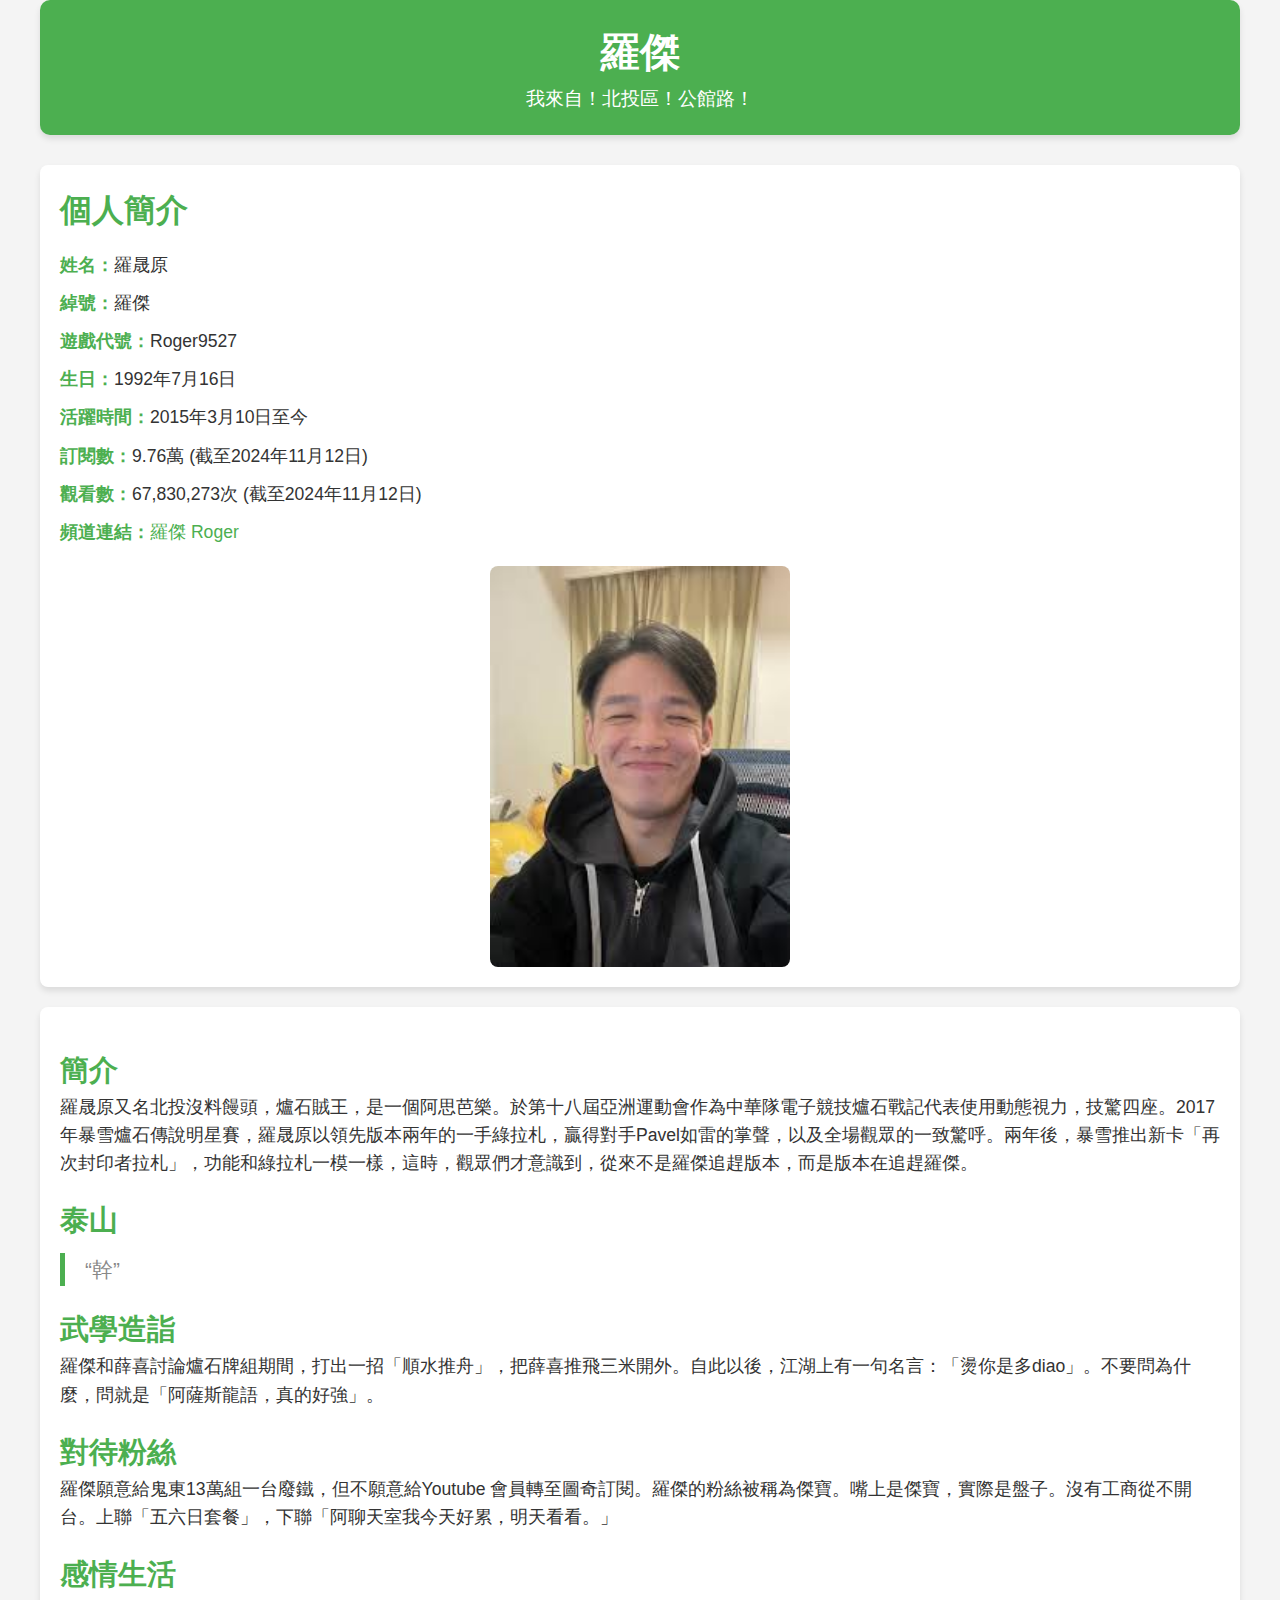
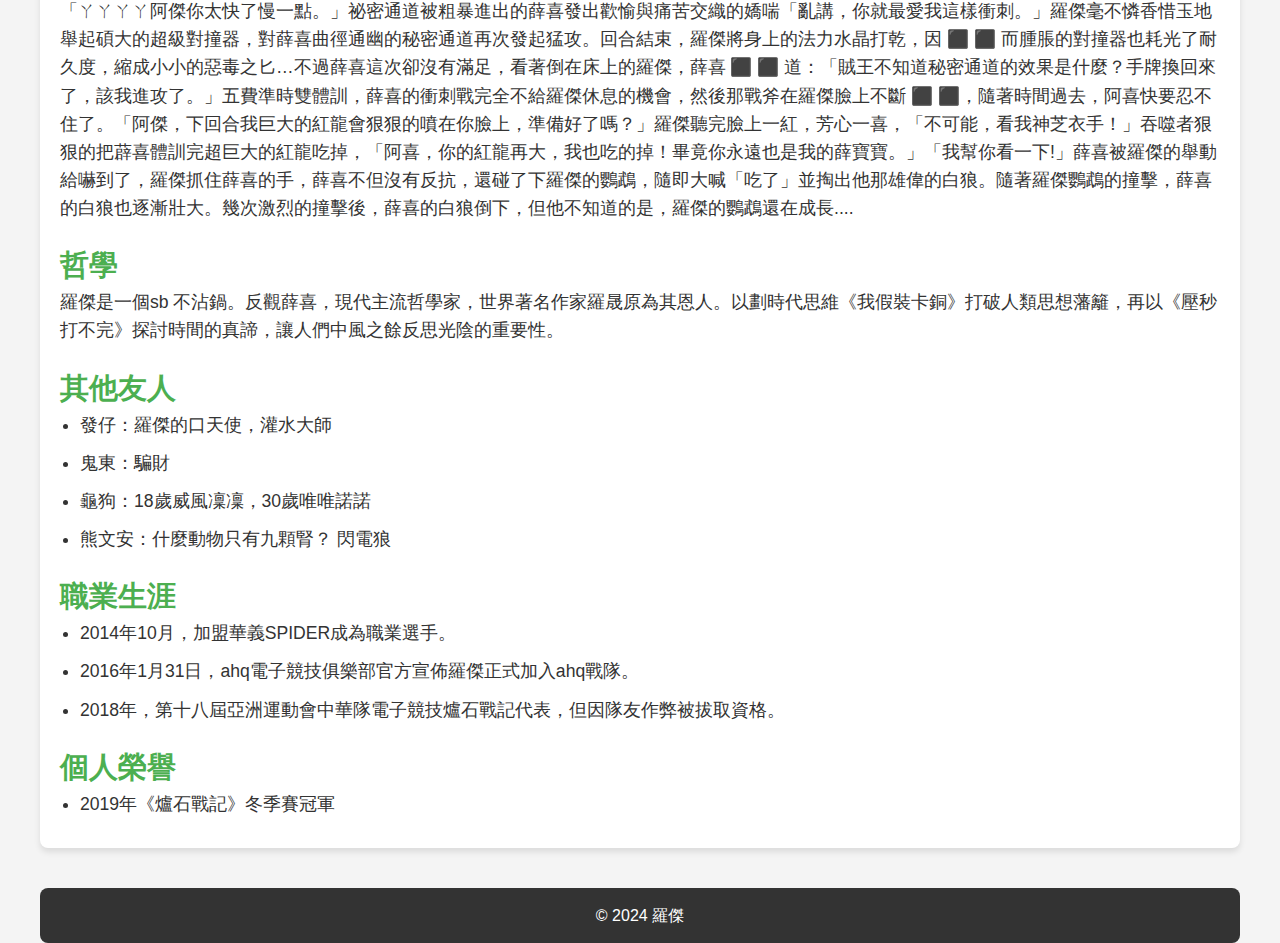
==== commit bbb99e72: "Update index.html" ====
--- a/index.html
+++ b/index.html
@@ -42,7 +42,6 @@
             </div>
             <!-- Add your images here -->
             <div class="images">
-                <img src="f88c234e0a31c08bcc6e302b4c3c8fc3.jpeg" alt="羅傑 Profile Image">
                 <img src="images.jpeg" alt="羅傑 Profile Image2">
             </div>
         </section>
--- a/styles.css
+++ b/styles.css
@@ -1,23 +1,18 @@
-/* Resetting margins and padding for all elements */
+/* General Reset */
 * {
     margin: 0;
     padding: 0;
     box-sizing: border-box;
 }
 
-/* Setting body and html height to full screen */
+/* Body & Page Setup */
 html, body {
     height: 100%;
     font-family: 'Arial', sans-serif;
-}
-
-/* Body Styling */
-body {
     background-color: #f4f4f4;
     color: #333;
     line-height: 1.6;
-    padding: 20px;
-    margin-bottom: 50px; /* Ensure space for footer */
+    padding: 0 20px;
 }
 
 /* Header Styling */
@@ -27,11 +22,12 @@
     text-align: center;
     padding: 20px;
     border-radius: 10px;
+    margin-bottom: 30px;
     box-shadow: 0 4px 6px rgba(0, 0, 0, 0.1);
 }
 
 header h1 {
-    font-size: 3em;
+    font-size: 2.5em;
 }
 
 header p {
@@ -62,11 +58,18 @@
     color: #4CAF50;
 }
 
-.profile img {
-    width: 100%;
-    max-width: 300px;
+/* Profile Images */
+.images {
+    display: flex;
+    gap: 20px;
+    justify-content: center;
+    margin-top: 20px;
+}
+
+.images img {
+    max-width: 100%;
+    width: 300px;
     border-radius: 8px;
-    margin-top: 20px;
 }
 
 /* Bio Section */
@@ -92,13 +95,17 @@
     border-left: 5px solid #4CAF50;
 }
 
-/* List Styling */
-ul {
+.bio p {
+    font-size: 1.1em;
+    margin-bottom: 10px;
+}
+
+.bio ul {
     margin-left: 20px;
     font-size: 1.1em;
 }
 
-ul li {
+.bio ul li {
     margin-bottom: 10px;
 }
 
@@ -115,7 +122,7 @@
     width: 100%;
 }
 
-/* Link Styling */
+/* Links Styling */
 a {
     color: #4CAF50;
     text-decoration: none;
@@ -125,17 +132,31 @@
     text-decoration: underline;
 }
 
-/* Responsive Design for smaller screens */
+/* Responsive Design */
 @media (max-width: 768px) {
     header h1 {
-        font-size: 2.5em;
+        font-size: 2.2em;
     }
 
-    .profile img {
-        max-width: 100%;
+    .profile h2, .bio h2 {
+        font-size: 1.6em;
+    }
+
+    .images {
+        flex-direction: column;
+        align-items: center;
+    }
+
+    .images img {
+        width: 100%;
+        max-width: 300px;
     }
 
     .bio blockquote {
-        font-size: 1.1em;
+        font-size: 1.2em;
+    }
+
+    .bio p, .bio ul {
+        font-size: 1em;
     }
 }
